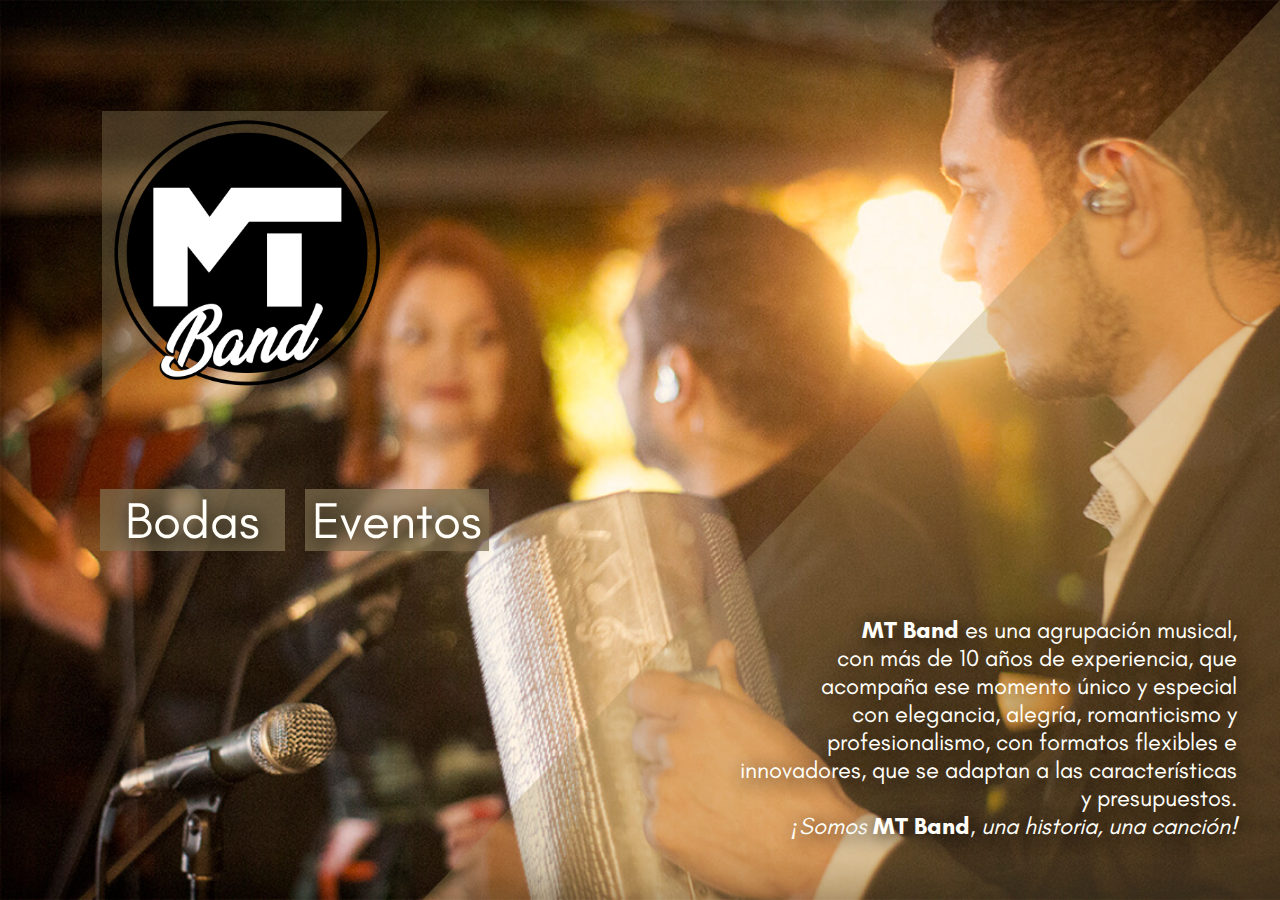
==== index.html @ 575123d6 "1 commit" ====
<html lang="en">

<head>
    <meta charset="UTF-8">
    <meta name="viewport" content="width=device-width, initial-scale=1.0">
    <title>MT Band | Home</title>
    <link rel="shortcut icon" href="img/favicon.png" type="image/x-icon">
    <link rel="stylesheet" href="styles.css">
</head>

<body>

    

    <div class="macro">
        
        
            <div class="main-container">
                <div class="logo">
                    <img class="logo-img" src="img/logo.png" alt="">
                </div>
                <div class="buttons-container">
                    <button class="home-button">
                        <a class="ind-button" href="bodas.html">Bodas</a>
                    </button>
                    <button class="home-button">
                        <a class="ind-button" href="eventos.html">Eventos</a>
                    </button>
                </div>
            </div>
    
            

                <!-- <svg height="300" width="300">
                    <polygon points="200,100 200,200 200,200" style="fill:lime;stroke:purple;stroke-width:1" />
                    Sorry, your browser does not support inline SVG.
                </svg> -->
                <div class='triangulo-grande div-triangle2'>
                    <!-- <div class='div-triangle'></div> -->
                    <!-- <div class='div-triangle2'></div> -->

                    <p class="main-description-text">
                        <span>MT Band</span> es una agrupación musical,<br> con  más de 10 años de experiencia, que acompaña ese
                        momento único y
                        especial <br>con elegancia, alegría, romanticismo y profesionalismo, con formatos flexibles e innovadores,
                        que
                        se adaptan a las características y presupuestos.<br>
                       
                        <em>¡Somos </em>
                            <span>MT Band</span>, 
                            <em>una historia, una canción! </em>
                    </p>
                </div>
                

                
            
        

        

    </div>
    
</body>

</html>
---- styles.css ----
@font-face {
    font-family: Glacial;
    src: url("font/glacial-indifference/GlacialIndifference-Regular.otf") format("opentype");
}

@font-face {
    font-family: Glacial-Italic;
    src: url("font/glacial-indifference/GlacialIndifference-Italic.otf") format("opentype");
}

@font-face {
    font-family: Glacial-Bold;
    src: url("font/glacial-indifference/GlacialIndifference-Bold.otf") format("opentype");
}

body {
    background-color: black;
    display: block;
    margin: 0;
    padding: 0;
    /* height: 100vh; */

    background-image: url(img/home.jpg);
    background-repeat: no-repeat;
    background-size: cover;
    
    /* bottom: 0; */
    /* width: 100%; */
    /* height: 100%; */
    /* overflow: clip; */
    /* border: solid 3px red; */
}

.macro {
    display: flex;
    flex-direction: row;
    justify-content: space-between;
    width: 100%;
    height: 100%;


    /* border: pink solid 5px; */


}

.main-container {
    display: flex;
    flex-direction: column;
    width: 32%;
    /* height: 100vh; */
    margin: 0 0 0% 0;;
    /* justify-content: space-around; */
    /* overflow: hidden; */
    /* border: green solid 3px; */
}

/* .logo {
    display: flex;
    justify-content: center;
    width: 50%;   
    border: 3px solid white;
} */

.logo-img {
    width: 70%;
    margin: 27% 0% 0% 25%;
    /* justify-content: center; */
    /* align-items: center;  */   
    background-image: url(img/triangle.svg);
    background-repeat: no-repeat;
    /* border: 3px solid blue; */
}


.buttons-container {

    display: flex;
    justify-content: space-around;
    margin: 18% 0 0% 22%;
    padding: 4% 0;
    width: 100%;
    /* border: red 2px solid; */
}

.home-button {
    width: 45%;
    padding: 0% 0% 0 0; 
    font-family: Glacial;
    font-size: 4vw;
    background-color: rgb(130, 114, 81, 0.7);
    border: none;

    /* border: blue 2px solid; */
}

.ind-button {  
     
    text-decoration: none;
    color: #fffef9;
    text-shadow: 2px 3px 20px #000; 
    /* border: yellow 2px solid; */
}


.home-button:hover {
    opacity: 0.5;
}

/* .text-container {
    display: flex;
    width: 30%;
    border: yellow solid 4px;
} */

/* .triangulo-grande {
    display: flex;
    position: absolute;
    text-align: right;
    width: 70%;
    margin: 0 0% 0% 30%;
    background-image: url(img/triangle2.svg);
    background-repeat: no-repeat;
    border: red solid 3px;
} */

/* .triangulo-grande {
   
    border: blue solid 23px;
  
} */

/* .div-triangle {
    width: 100vw;
    height: 100vh;
    background-color: yellow;
    opacity: 0.2;
    background-size: cover;
    background-repeat: no-repeat;
    background-position: center; 
} */

.div-triangle2 {
    display: flex;
    flex-direction: column-reverse;
    /* align-self: end; */
    width: 67%;
   /*  height: 100%; */
    background-color: rgba(167, 141, 91, 0.3);
    /* opacity: 0.3; */
    clip-path: polygon(100% 0, 0% 100%, 100% 100%);
    background-size: cover;
    /* background-repeat: no-repeat; */
    /* z-index: -1; */
    /* background-position: center;  */
    /* border: purple solid 2px; */
    /* position: absolute;
    z-index: -1; */

}

.main-description-text {
    /* display: flex; */
    /* position: sticky; */
    font-family: Glacial;
    font-size: 1.85vw;
    text-align: right;
    width: 58%;

    text-shadow: 2px 3px 20px #000;
    margin: 0% 0% 7% 37%;
    padding:  0% 0% 0% 0%;  
    color: #fffef9;
   /*  border: 4px solid blue; */
    
}


span {
    font-family: Glacial-Bold;
}


/* epa 1 //////////////////*/
@media only screen and (max-width: 1277px) {
    /* body {
        border: solid 10px green;
    } */

    .logo-img {
        width: 72%;
        margin: 23% 0% 0% 25%;       
    }
      
    .buttons-container {
        margin: 31% 0 0% 22%;
        /* padding: 4% 0;
        width: 100%; */
    }

    .main-description-text {   
        font-size: 1.9vw;
        /* width: 58%; */
        margin: 0% 0% 7% 38%;
        /* padding:  0% 0% 0% 0%;  */
    }
}

@media only screen and (max-width: 1195px) {
    /* body {
        border: solid 10px orange;
    } */

    .logo-img {
        width: 75%;
        margin: 22% 0% 0% 25%;       
    }
      
    .buttons-container {
        margin: 35% 0 0% 22%;
        /* padding: 4% 0; */
        width: 105%;
    }

    .main-description-text {   
        font-size: 1.9vw;
        line-height: 130%;
        /* width: 58%; */
        margin: 0% 0% 7.5% 38%;
        /* padding:  0% 0% 0% 0%;  */
    }
}

@media only screen and (max-width: 1118px) {
    /* body {
        border: solid 10px red;
    } */

    .logo-img {
        width: 76%;
        margin: 22% 0% 0% 22%;       
    }
      
    .buttons-container {
        margin: 40% 0 0% 20%;
        width: 112%;
      
    }

    .main-description-text {   
        font-size: 2vw;
        line-height: 130%;
        width: 60%;
        margin: 0% 0% 7% 35%;  
    }
}




@media only screen and (max-width: 1024px) {
    /* body {
        border: solid 10px rgb(200, 255, 0);
    } */

    .logo-img {
        width: 80%;
        margin: 22% 0% 0% 22%;       
    }
      
    .buttons-container {
        flex-direction: column;
        margin: 15% 0 0% 37%;
        width: 120%;
        /* align-content: space-between; */
      
    }

    .home-button {
        margin: 8% 0 0 0;
    }

    .main-description-text {   
        font-size: 2vw;
        line-height: 145%;
        width: 60%;
        margin: 0% 0% 7% 35%;  
    }

}

@media only screen and (max-width: 967px) {
    /* body {
        border: solid 10px blue;
    } */

    .logo-img {
        width: 83%;
        margin: 25% 0% 0% 22%;       
    }
      
    .buttons-container {
        flex-direction: column;
        margin: 22% 0 0% 37%;
        width: 135%;
        /* align-content: space-between; */
      
    }

    .home-button {
        margin: 9% 0 0 0;
    }

    .main-description-text {   
        font-size: 2vw;
        line-height: 150%;
        width: 60%;
        margin: 0% 0% 7% 35%;  
    }
    

}

@media only screen and (max-width: 900px) {
    /* body {
        border: solid 10px red;
    } */

    .logo-img {
        width: 90%;
        margin: 25% 0% 0% 22%;       
    }
      
    .buttons-container {
        flex-direction: column;
        margin: 22% 0 0% 37%;
        width: 145%;
        /* align-content: space-between; */
      
    }

    .home-button {
        margin: 9% 0 0 0;
    }

    .main-description-text {   
        font-size: 2.1vw;
        line-height: 150%;
        width: 62%;
        margin: 0% 0% 7% 34%;  
    }
}


@media only screen and (max-width: 855px) {
    /* body {
        border: solid 10px yellow;
    } */

    .main-description-text {   
        font-size: 2.1vw;
        line-height: 150%;
        width: 62%;
        margin: 0% 0% 11% 34%;  
    }

    .buttons-container {
        margin: 35% 0 0% 37%;
        width: 145%;
       
      
    }
}

@media only screen and (max-width: 798px) {
    /* body {
        border: solid 10px blue;
    } */

    .logo-img {
        width: 100%;
        margin: 25% 0% 0% 22%;       
    }

    .main-description-text {   
        font-size: 2.2vw;
        line-height: 150%;
        width: 65%;
        margin: 0% 0% 8% 30%;  
    }

    .buttons-container {
        margin: 35% 0 0% 37%;
        width: 145%;
       
      
    }
}


@media only screen and (max-width: 768px) {
   /*  body {
        border: solid 10px rgb(0, 238, 255);
    } */

    .logo-img {
        width: 100%;
        margin: 25% 0% 0% 22%;       
    }

    .main-description-text {   
        font-size: 2.2vw;
        line-height: 175%;
        width: 45%;
        margin: 0% 0% 12% 45%;  
    }

    .buttons-container {
        /* position: relative; */
        margin: 9% 0 0% 22%;
        width: 145%;
    }


    .div-triangle2 {
        position: absolute;
        z-index: -2;
        width: 100%;
        height: 100vh;
        /* clip-path: none; */
        /* background-color: transparent; */
    }
}

@media only screen and (max-width: 728px) {
   /*  body {
        border: solid 10px yellow;
    } */

    .logo-img {
        width: 108%;
        margin: 25% 0% 0% 22%;       
    }

    .buttons-container {
        /* position: relative; */
        margin: 20% 0 0% 22%;
        width: 145%;
    }
    .main-description-text {   
        font-size: 2.4vw;
        line-height: 175%;
        width: 47%;
        margin: 0% 0% 12% 45%;  
    }
}

@media only screen and (max-width: 682px) {
   /*  body {
        border: solid 10px blue;
    } */

    .logo-img {
        width: 115%;
        margin: 25% 0% 0% 22%;       
    }

    .buttons-container {
        /* position: relative; */
        margin: 25% 0 0% 22%;
        width: 145%;
    }
    .main-description-text {   
        font-size: 2.4vw;
        line-height: 175%;
        width: 47%;
        margin: 0% 0% 12% 45%;  
    }
}

@media only screen and (max-width: 655px) {
   /*  body {
        border: grey 15px solid;
    } */

    .logo-img {
        width: 130%;
        margin: 25% 0% 0% 25%;       
    }

    .buttons-container {
        /* position: relative; */
        
        margin: 0% 0 0% 25%;
        width: 148%;
    }

    .home-button {
        width: 45%;
        padding: 0.5% 0%; 
       
        font-size: 5vw;
    
        /* border: blue 2px solid; */
    }
    .main-description-text {   
        font-size: 2.8vw;
        line-height: 175%;
        width: 55%;
        margin: 0% 0% 10% 37%;  
    }
}

@media only screen and (max-width: 517px) {
    /* body {
        border: green 15px solid;
    } */

    .logo-img {
        width: 135%;
        margin: 30% 0% 0% 30%;       
    }

    .buttons-container {
        /* position: relative; */
        
        margin: 19% 0 0% 30%;
        width: 158%;
    }

    .home-button {
        width: 45%;
        padding: 0.5% 0%;
        font-size: 5vw;
    
        /* border: blue 2px solid; */
    }
    .main-description-text {   
        font-size: 2.8vw;
        line-height: 175%;
        width: 55%;
        margin: 0% 0% 18% 35%;  
    }
}

@media only screen and (max-width: 408px) {
    /* body {
        border: yellow 15px solid;
    } */

    .logo-img {
        width: 140%;
        margin: 30% 0% 0% 30%;       
    }

    .buttons-container {
        /* position: relative; */
        
        margin: 80% 0 0% 30%;
        width: 158%;
    }

    .home-button {
        width: 45%;
        padding: 0.5% 0%;
        font-size: 5vw;
    
        /* border: blue 2px solid; */
    }
    .main-description-text {   
        font-size: 2.8vw;
        line-height: 175%;
        width: 55%;
        margin: 0% 0% 18% 32%;  
    }
}

@media only screen and (max-width: 368px) {
    body {
        border: none;
    }

    .logo-img {
        width: 140%;
        margin: 30% 0% 0% 30%;       
    }

    .buttons-container {
        /* position: relative; */
        
        margin: 75% 0 0% 30%;
        width: 158%;
    }

    .home-button {
        width: 45%;
        padding: 0.5% 0%;
        font-size: 5vw;
    
        /* border: blue 2px solid; */
    }
    .main-description-text {   
        font-size: 3vw;
        line-height: 210%;
        width: 58%;
        margin: 0% 0% 18% 38%;  
    }
}
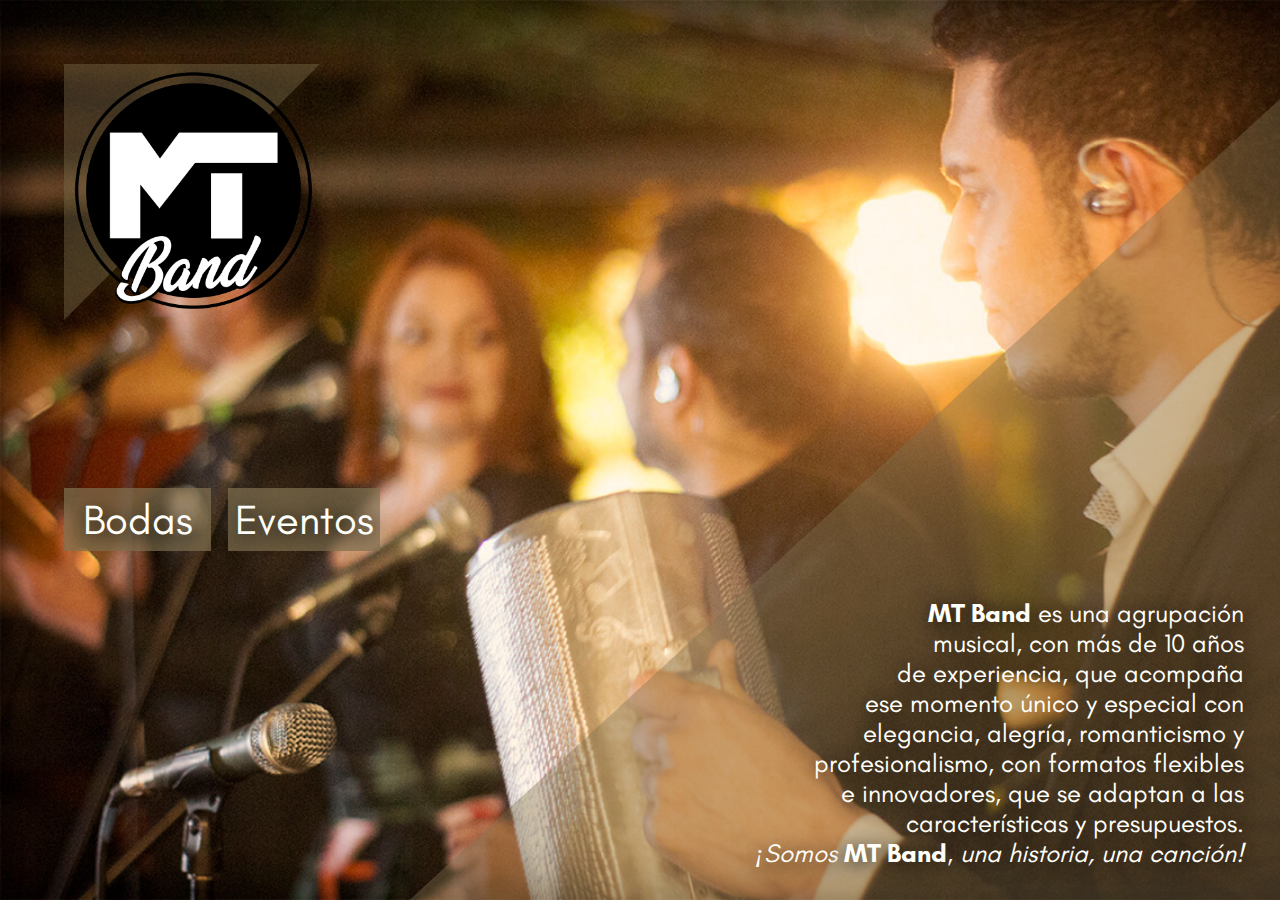
==== commit 2fda7f15: "1er respon gral home" ====
--- a/index.html
+++ b/index.html
@@ -9,58 +9,37 @@
 </head>
 
 <body>
+    <main class='macro'>
+        <div class="logo-y-botones-cnt">
+            <img class="logo-img" src="img/logo.png" alt="">
+        
 
-    
+            <div class="buttons-container">
+                <button class="home-button">
+                    <a class="button-link" href="bodas.html">Bodas</a>
+                </button>
+                <button class="home-button">
+                    <a class="button-link" href="eventos.html">Eventos</a>
+                </button>
+            </div>
+        </div>
 
-    <div class="macro">
-        
-        
-            <div class="main-container">
-                <div class="logo">
-                    <img class="logo-img" src="img/logo.png" alt="">
-                </div>
-                <div class="buttons-container">
-                    <button class="home-button">
-                        <a class="ind-button" href="bodas.html">Bodas</a>
-                    </button>
-                    <button class="home-button">
-                        <a class="ind-button" href="eventos.html">Eventos</a>
-                    </button>
-                </div>
-            </div>
-    
-            
 
-                <!-- <svg height="300" width="300">
-                    <polygon points="200,100 200,200 200,200" style="fill:lime;stroke:purple;stroke-width:1" />
-                    Sorry, your browser does not support inline SVG.
-                </svg> -->
-                <div class='triangulo-grande div-triangle2'>
-                    <!-- <div class='div-triangle'></div> -->
-                    <!-- <div class='div-triangle2'></div> -->
 
-                    <p class="main-description-text">
-                        <span>MT Band</span> es una agrupación musical,<br> con  más de 10 años de experiencia, que acompaña ese
-                        momento único y
-                        especial <br>con elegancia, alegría, romanticismo y profesionalismo, con formatos flexibles e innovadores,
-                        que
-                        se adaptan a las características y presupuestos.<br>
-                       
-                        <em>¡Somos </em>
-                            <span>MT Band</span>, 
-                            <em>una historia, una canción! </em>
-                    </p>
-                </div>
-                
+        <div class='triangulo-grande-cnt'>
+            <p class="main-description-text">
+                <strong>MT Band</strong> es una agrupación<br> musical, con  más de 10 años <br>de experiencia, que acompaña <br>ese momento único y especial con<br> elegancia, alegría, romanticismo y profesionalismo, con formatos flexibles<br> e innovadores,
+                que se adaptan a las características y presupuestos.<br>                      
+                <em>¡Somos </em>
+                <strong>MT Band</strong>, 
+                <em>una historia, una canción! </em>
+            </p>
+        </div>
 
-                
             
         
-
-        
-
-    </div>
-    
+    </main>
+          
 </body>
 
 </html>--- a/styles.css
+++ b/styles.css
@@ -14,595 +14,285 @@
 }
 
 body {
-    background-color: black;
-    display: block;
-    margin: 0;
-    padding: 0;
-    /* height: 100vh; */
-
+    box-sizing: border-box;
     background-image: url(img/home.jpg);
     background-repeat: no-repeat;
     background-size: cover;
+    margin: 0%;
+}
+
+strong {
+    font-family: Glacial-Bold;
+}
+.macro {
+    position: relative;
+    margin: 0%;
+    height: 100vh;
+    /* border: red solid 2px; */
+}
+
+.logo-y-botones-cnt {
+    /* border: yellow solid 2px; */
+    width: 52%;
     
-    /* bottom: 0; */
-    /* width: 100%; */
-    /* height: 100%; */
-    /* overflow: clip; */
-    /* border: solid 3px red; */
-}
-
-.macro {
-    display: flex;
-    flex-direction: row;
-    justify-content: space-between;
-    width: 100%;
-    height: 100%;
-
-
-    /* border: pink solid 5px; */
-
-
-}
-
-.main-container {
+}
+.logo-img {
+    width: 100%; 
+    margin: 25% 0% 0% 25%;  
+    background-image: url(img/triangle.svg);
+    background-repeat: no-repeat;
+    /* border: grey solid 2px; */
+}
+
+.buttons-container {
     display: flex;
     flex-direction: column;
-    width: 32%;
-    /* height: 100vh; */
-    margin: 0 0 0% 0;;
-    /* justify-content: space-around; */
-    /* overflow: hidden; */
-    /* border: green solid 3px; */
-}
-
-/* .logo {
-    display: flex;
-    justify-content: center;
-    width: 50%;   
-    border: 3px solid white;
-} */
-
-.logo-img {
-    width: 70%;
-    margin: 27% 0% 0% 25%;
-    /* justify-content: center; */
-    /* align-items: center;  */   
-    background-image: url(img/triangle.svg);
-    background-repeat: no-repeat;
-    /* border: 3px solid blue; */
-}
-
-
-.buttons-container {
-
-    display: flex;
-    justify-content: space-around;
-    margin: 18% 0 0% 22%;
-    padding: 4% 0;
+    margin: 28% 0 0% 25%;
+    width: 50%;
+    /* border: red 2px solid;  */
+}
+
+.home-button {
     width: 100%;
-    /* border: red 2px solid; */
-}
-
-.home-button {
-    width: 45%;
-    padding: 0% 0% 0 0; 
+    padding: 4% 0; 
     font-family: Glacial;
-    font-size: 4vw;
+    font-size: 7vw;
     background-color: rgb(130, 114, 81, 0.7);
     border: none;
-
+    margin: 20% 0 0 0;
     /* border: blue 2px solid; */
 }
 
-.ind-button {  
-     
+.button-link {  
     text-decoration: none;
     color: #fffef9;
     text-shadow: 2px 3px 20px #000; 
     /* border: yellow 2px solid; */
 }
 
-
 .home-button:hover {
     opacity: 0.5;
 }
 
-/* .text-container {
-    display: flex;
-    width: 30%;
-    border: yellow solid 4px;
-} */
-
-/* .triangulo-grande {
-    display: flex;
+.triangulo-grande-cnt {
     position: absolute;
+    z-index: -1;
+    width: 100%;
+    margin: 0;
+    top: 0%;
+    right: 0%;
+    bottom: 0%;
+    background-image: url(img/triangle3.svg);
+    /* background-color: rgba(167, 141, 91, 0.3);
+    clip-path: polygon(100% 0, 0% 100%, 100% 100%); */
+    background-repeat: no-repeat;
+    background-size: cover;
+
+    /* border: blue solid 7px; */
+}
+
+.main-description-text{
+    font-family: Glacial;
+    font-size: 3.8vw;
+    text-shadow: 2px 3px 20px #000; 
+    color: #fffef9;
+    width: 76%;
+
+    position: absolute;
+    bottom: 0;
+    right: 0;
     text-align: right;
-    width: 70%;
-    margin: 0 0% 0% 30%;
-    background-image: url(img/triangle2.svg);
-    background-repeat: no-repeat;
-    border: red solid 3px;
-} */
-
-/* .triangulo-grande {
-   
-    border: blue solid 23px;
-  
-} */
-
-/* .div-triangle {
-    width: 100vw;
-    height: 100vh;
-    background-color: yellow;
-    opacity: 0.2;
-    background-size: cover;
-    background-repeat: no-repeat;
-    background-position: center; 
-} */
-
-.div-triangle2 {
-    display: flex;
-    flex-direction: column-reverse;
-    /* align-self: end; */
-    width: 67%;
-   /*  height: 100%; */
-    background-color: rgba(167, 141, 91, 0.3);
-    /* opacity: 0.3; */
-    clip-path: polygon(100% 0, 0% 100%, 100% 100%);
-    background-size: cover;
-    /* background-repeat: no-repeat; */
-    /* z-index: -1; */
-    /* background-position: center;  */
-    /* border: purple solid 2px; */
-    /* position: absolute;
-    z-index: -1; */
-
-}
-
-.main-description-text {
-    /* display: flex; */
-    /* position: sticky; */
-    font-family: Glacial;
-    font-size: 1.85vw;
-    text-align: right;
-    width: 58%;
-
-    text-shadow: 2px 3px 20px #000;
-    margin: 0% 0% 7% 37%;
-    padding:  0% 0% 0% 0%;  
-    color: #fffef9;
-   /*  border: 4px solid blue; */
-    
-}
-
-
-span {
-    font-family: Glacial-Bold;
-}
-
-
-/* epa 1 //////////////////*/
-@media only screen and (max-width: 1277px) {
-    /* body {
-        border: solid 10px green;
+    margin: 0 3.5% 7.5% 0;
+    /* border: green solid 2px; */
+
+}
+
+@media only screen and (min-width: 350px) {  
+    .logo-y-botones-cnt {
+        width: 45%;       
+    }
+    .buttons-container {
+        margin: 30% 0 0% 25%;
+        width: 60%;
+    }
+}
+
+@media only screen and (min-width: 400px) {  
+    .logo-y-botones-cnt {
+        width: 40%;       
+    }
+    .buttons-container {
+        margin: 26% 0 0% 25%;
+        width: 65%;
+    }
+    .home-button {
+        font-size: 6.5vw;
+    }
+}
+
+@media only screen and (min-width: 440px) {  
+    .logo-y-botones-cnt {
+        width: 37%;       
+    }
+    .buttons-container {
+        margin: 24% 0 0% 25%;
+        width: 65%;
+    }
+    .home-button {
+        font-size: 6vw;
+    }
+}
+
+@media only screen and (min-width: 483px) {  
+    .logo-y-botones-cnt {
+        width: 35%;       
+    }
+    .buttons-container {
+        margin: 30% 0 0% 25%;
+        width: 63%;
+    }
+    .home-button {
+        font-size: 160%;
+    }
+    .triangulo-grande-cnt {
+        width: 92%;
+        margin: 5% 0 0 0;
+    }
+    .main-description-text{
+        font-size: 3.5vw;
+        width: 76%;
+        margin: 0 3.5% 7.5% 0;
+    }
+}
+
+@media only screen and (min-width: 542px) {  
+    .logo-y-botones-cnt {
+        width: 23%;       
+    }
+    .buttons-container {
+        margin: 20% 0 0% 25%;
+        width: 63%;
+    }
+    .home-button {
+        font-size: 123%;
+        width: 105%;
+    }
+    .triangulo-grande-cnt {
+        width: 100%;
+        /* margin: 0% 0 0 0; */
+        background-image: none;
+        background-color: rgba(130, 114, 81, 0.4);
+        clip-path: polygon(100% 0%, 25% 100%, 100% 100%);
+    }
+    .main-description-text{
+        font-size: 85%;
+        width: 47%;
+        margin: 0 3.5% 3% 0;
+    }
+}
+
+@media only screen and (min-width: 661px) {  
+    .logo-y-botones-cnt {
+        width: 40%;       
+    }
+    .buttons-container {
+        margin: 30% 0 0% 25%;
+
+    }
+    .home-button {
+        font-size: 250%;
+        width: 105%;
+    }
+    .triangulo-grande-cnt {
+        margin: 0% 0 0 0;
+        clip-path: polygon(100% 11%, 15% 100%, 100% 100%);
+    }
+    .main-description-text{
+        font-size: 3.6vw;
+        width: 75%;
+        margin: 0 3.5% 7.5% 0;
+    }
+}
+
+@media only screen and (min-width: 1024px) {  
+    .logo-y-botones-cnt {
+        width: 26%;       
+    }
+    .home-button {
+        font-size: 270%;
+        /* width: 105%; */
+    }
+    .triangulo-grande-cnt {
+        width: 80%;
+    }
+    .main-description-text{
+        font-size: 2.35vw;
+        width: 58%;
+        margin: 0 3.5% 3% 0;
+    }
+}
+
+@media only screen and (min-width: 1074px) {  
+    .logo-y-botones-cnt {
+        width: 20%;       
+    }
+    .buttons-container {
+        flex-direction: row;
+        margin: 65% 0 0% 25%;
+        width: 130%;
+    }
+    .home-button {
+        font-size: 260%;
+        margin: 0 5% 0 0;
+        width: 130%;
+        padding: 2% 2%;
+    }
+ /*    .triangulo-grande-cnt {
+        width: 80%;
     } */
-
-    .logo-img {
-        width: 72%;
-        margin: 23% 0% 0% 25%;       
-    }
-      
-    .buttons-container {
-        margin: 31% 0 0% 22%;
-        /* padding: 4% 0;
-        width: 100%; */
-    }
-
-    .main-description-text {   
-        font-size: 1.9vw;
-        /* width: 58%; */
-        margin: 0% 0% 7% 38%;
-        /* padding:  0% 0% 0% 0%;  */
-    }
-}
-
-@media only screen and (max-width: 1195px) {
-    /* body {
-        border: solid 10px orange;
-    } */
-
-    .logo-img {
-        width: 75%;
-        margin: 22% 0% 0% 25%;       
-    }
-      
-    .buttons-container {
-        margin: 35% 0 0% 22%;
-        /* padding: 4% 0; */
-        width: 105%;
-    }
-
-    .main-description-text {   
-        font-size: 1.9vw;
-        line-height: 130%;
-        /* width: 58%; */
-        margin: 0% 0% 7.5% 38%;
-        /* padding:  0% 0% 0% 0%;  */
-    }
-}
-
-@media only screen and (max-width: 1118px) {
-    /* body {
-        border: solid 10px red;
-    } */
-
-    .logo-img {
-        width: 76%;
-        margin: 22% 0% 0% 22%;       
-    }
-      
-    .buttons-container {
-        margin: 40% 0 0% 20%;
-        width: 112%;
-      
-    }
-
-    .main-description-text {   
+    .main-description-text{
         font-size: 2vw;
-        line-height: 130%;
-        width: 60%;
-        margin: 0% 0% 7% 35%;  
-    }
-}
-
-
-
-
-@media only screen and (max-width: 1024px) {
-    /* body {
-        border: solid 10px rgb(200, 255, 0);
-    } */
-
-    .logo-img {
-        width: 80%;
-        margin: 22% 0% 0% 22%;       
-    }
-      
-    .buttons-container {
-        flex-direction: column;
-        margin: 15% 0 0% 37%;
+        width: 53%;
+        margin: 0 3.5% 3% 0;
+    }
+}
+
+/* @media only screen and (min-width: 790px) {  
+    .logo-y-botones-cnt {
+        width: 28%;       
+    }
+    .buttons-container {
+        flex-direction: row;
+        margin: 50% 0 0% 25%;
+        width: 140%;
+    }
+    .home-button {
+        margin: 0 10% 0 0;
+        padding: 2% 0;
+    }
+    .triangulo-grande-cnt {
+        width: 70%;
+    }
+    .main-description-text{
+        width: 67%;
+        font-size: 2.4vw;
+    }
+}
+
+@media only screen and (min-width: 876px) {  
+    .logo-y-botones-cnt {
+        width: 26%;       
+    }
+    .buttons-container {
         width: 120%;
-        /* align-content: space-between; */
-      
-    }
-
-    .home-button {
-        margin: 8% 0 0 0;
-    }
-
-    .main-description-text {   
-        font-size: 2vw;
-        line-height: 145%;
-        width: 60%;
-        margin: 0% 0% 7% 35%;  
-    }
-
-}
-
-@media only screen and (max-width: 967px) {
-    /* body {
-        border: solid 10px blue;
-    } */
-
-    .logo-img {
-        width: 83%;
-        margin: 25% 0% 0% 22%;       
-    }
-      
-    .buttons-container {
-        flex-direction: column;
-        margin: 22% 0 0% 37%;
-        width: 135%;
-        /* align-content: space-between; */
-      
-    }
-
-    .home-button {
-        margin: 9% 0 0 0;
-    }
-
-    .main-description-text {   
-        font-size: 2vw;
-        line-height: 150%;
-        width: 60%;
-        margin: 0% 0% 7% 35%;  
-    }
-    
-
-}
-
-@media only screen and (max-width: 900px) {
-    /* body {
-        border: solid 10px red;
-    } */
-
-    .logo-img {
-        width: 90%;
-        margin: 25% 0% 0% 22%;       
-    }
-      
-    .buttons-container {
-        flex-direction: column;
-        margin: 22% 0 0% 37%;
-        width: 145%;
-        /* align-content: space-between; */
-      
-    }
-
-    .home-button {
-        margin: 9% 0 0 0;
-    }
-
-    .main-description-text {   
-        font-size: 2.1vw;
-        line-height: 150%;
-        width: 62%;
-        margin: 0% 0% 7% 34%;  
-    }
-}
-
-
-@media only screen and (max-width: 855px) {
-    /* body {
-        border: solid 10px yellow;
-    } */
-
-    .main-description-text {   
-        font-size: 2.1vw;
-        line-height: 150%;
-        width: 62%;
-        margin: 0% 0% 11% 34%;  
-    }
-
-    .buttons-container {
-        margin: 35% 0 0% 37%;
-        width: 145%;
-       
-      
-    }
-}
-
-@media only screen and (max-width: 798px) {
-    /* body {
-        border: solid 10px blue;
-    } */
-
-    .logo-img {
-        width: 100%;
-        margin: 25% 0% 0% 22%;       
-    }
-
-    .main-description-text {   
-        font-size: 2.2vw;
-        line-height: 150%;
-        width: 65%;
-        margin: 0% 0% 8% 30%;  
-    }
-
-    .buttons-container {
-        margin: 35% 0 0% 37%;
-        width: 145%;
-       
-      
-    }
-}
-
-
-@media only screen and (max-width: 768px) {
-   /*  body {
-        border: solid 10px rgb(0, 238, 255);
-    } */
-
-    .logo-img {
-        width: 100%;
-        margin: 25% 0% 0% 22%;       
-    }
-
-    .main-description-text {   
-        font-size: 2.2vw;
-        line-height: 175%;
-        width: 45%;
-        margin: 0% 0% 12% 45%;  
-    }
-
-    .buttons-container {
-        /* position: relative; */
-        margin: 9% 0 0% 22%;
-        width: 145%;
-    }
-
-
-    .div-triangle2 {
-        position: absolute;
-        z-index: -2;
-        width: 100%;
-        height: 100vh;
-        /* clip-path: none; */
-        /* background-color: transparent; */
-    }
-}
-
-@media only screen and (max-width: 728px) {
-   /*  body {
-        border: solid 10px yellow;
-    } */
-
-    .logo-img {
-        width: 108%;
-        margin: 25% 0% 0% 22%;       
-    }
-
-    .buttons-container {
-        /* position: relative; */
-        margin: 20% 0 0% 22%;
-        width: 145%;
-    }
-    .main-description-text {   
-        font-size: 2.4vw;
-        line-height: 175%;
-        width: 47%;
-        margin: 0% 0% 12% 45%;  
-    }
-}
-
-@media only screen and (max-width: 682px) {
-   /*  body {
-        border: solid 10px blue;
-    } */
-
-    .logo-img {
-        width: 115%;
-        margin: 25% 0% 0% 22%;       
-    }
-
-    .buttons-container {
-        /* position: relative; */
-        margin: 25% 0 0% 22%;
-        width: 145%;
-    }
-    .main-description-text {   
-        font-size: 2.4vw;
-        line-height: 175%;
-        width: 47%;
-        margin: 0% 0% 12% 45%;  
-    }
-}
-
-@media only screen and (max-width: 655px) {
-   /*  body {
-        border: grey 15px solid;
-    } */
-
-    .logo-img {
-        width: 130%;
-        margin: 25% 0% 0% 25%;       
-    }
-
-    .buttons-container {
-        /* position: relative; */
-        
-        margin: 0% 0 0% 25%;
-        width: 148%;
-    }
-
-    .home-button {
-        width: 45%;
-        padding: 0.5% 0%; 
-       
-        font-size: 5vw;
-    
-        /* border: blue 2px solid; */
-    }
-    .main-description-text {   
-        font-size: 2.8vw;
-        line-height: 175%;
-        width: 55%;
-        margin: 0% 0% 10% 37%;  
-    }
-}
-
-@media only screen and (max-width: 517px) {
-    /* body {
-        border: green 15px solid;
-    } */
-
-    .logo-img {
-        width: 135%;
-        margin: 30% 0% 0% 30%;       
-    }
-
-    .buttons-container {
-        /* position: relative; */
-        
-        margin: 19% 0 0% 30%;
-        width: 158%;
-    }
-
-    .home-button {
-        width: 45%;
-        padding: 0.5% 0%;
-        font-size: 5vw;
-    
-        /* border: blue 2px solid; */
-    }
-    .main-description-text {   
-        font-size: 2.8vw;
-        line-height: 175%;
-        width: 55%;
-        margin: 0% 0% 18% 35%;  
-    }
-}
-
-@media only screen and (max-width: 408px) {
-    /* body {
-        border: yellow 15px solid;
-    } */
-
-    .logo-img {
-        width: 140%;
-        margin: 30% 0% 0% 30%;       
-    }
-
-    .buttons-container {
-        /* position: relative; */
-        
-        margin: 80% 0 0% 30%;
-        width: 158%;
-    }
-
-    .home-button {
-        width: 45%;
-        padding: 0.5% 0%;
-        font-size: 5vw;
-    
-        /* border: blue 2px solid; */
-    }
-    .main-description-text {   
-        font-size: 2.8vw;
-        line-height: 175%;
-        width: 55%;
-        margin: 0% 0% 18% 32%;  
-    }
-}
-
-@media only screen and (max-width: 368px) {
-    body {
-        border: none;
-    }
-
-    .logo-img {
-        width: 140%;
-        margin: 30% 0% 0% 30%;       
-    }
-
-    .buttons-container {
-        /* position: relative; */
-        
-        margin: 75% 0 0% 30%;
-        width: 158%;
-    }
-
-    .home-button {
-        width: 45%;
-        padding: 0.5% 0%;
-        font-size: 5vw;
-    
-        /* border: blue 2px solid; */
-    }
-    .main-description-text {   
-        font-size: 3vw;
-        line-height: 210%;
-        width: 58%;
-        margin: 0% 0% 18% 38%;  
-    }
-}+    }
+    .home-button {
+        font-size: 170%;
+    }
+    .triangulo-grande-cnt {
+        width: 70%;
+    }
+    .main-description-text{
+        font-size: 2.3vw;
+    }
+} */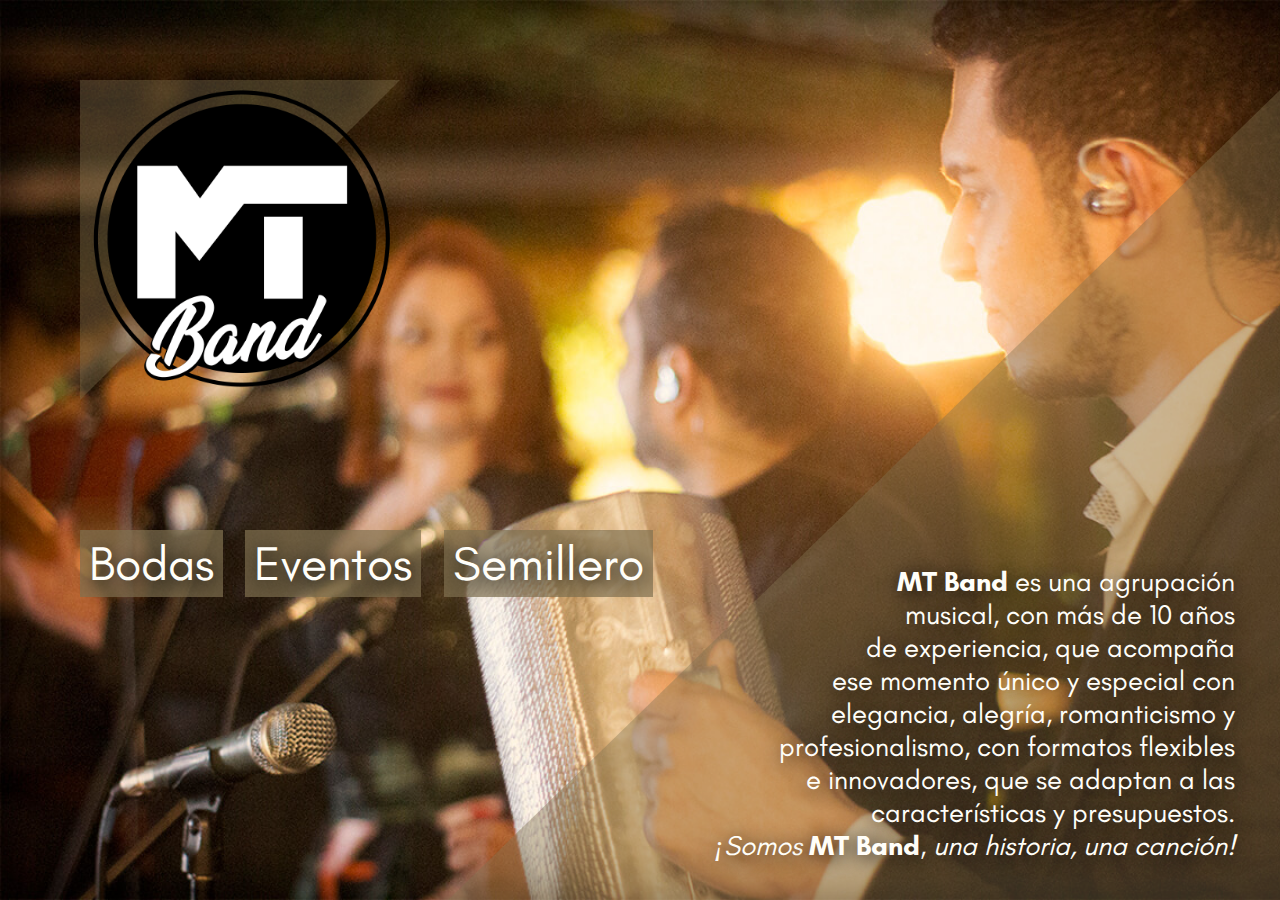
==== commit 6ac81daa: "trabajo sab 12" ====
--- a/index.html
+++ b/index.html
@@ -21,6 +21,9 @@
                 <button class="home-button">
                     <a class="button-link" href="eventos.html">Eventos</a>
                 </button>
+                <button class="home-button">
+                    <a class="button-link">Semillero</a>
+                </button>
             </div>
         </div>
 
@@ -34,10 +37,7 @@
                 <strong>MT Band</strong>, 
                 <em>una historia, una canción! </em>
             </p>
-        </div>
-
-            
-        
+        </div>       
     </main>
           
 </body>
--- a/styles.css
+++ b/styles.css
@@ -32,7 +32,6 @@
 }
 
 .logo-y-botones-cnt {
-    /* border: yellow solid 2px; */
     width: 52%;
     
 }
@@ -41,15 +40,13 @@
     margin: 25% 0% 0% 25%;  
     background-image: url(img/triangle.svg);
     background-repeat: no-repeat;
-    /* border: grey solid 2px; */
 }
 
 .buttons-container {
     display: flex;
     flex-direction: column;
-    margin: 28% 0 0% 25%;
-    width: 50%;
-    /* border: red 2px solid;  */
+    margin: 23% 0 0% 25%;
+    width: 58%;
 }
 
 .home-button {
@@ -59,15 +56,13 @@
     font-size: 7vw;
     background-color: rgb(130, 114, 81, 0.7);
     border: none;
-    margin: 20% 0 0 0;
-    /* border: blue 2px solid; */
+    margin: 10% 0 0 0;
 }
 
 .button-link {  
     text-decoration: none;
     color: #fffef9;
     text-shadow: 2px 3px 20px #000; 
-    /* border: yellow 2px solid; */
 }
 
 .home-button:hover {
@@ -87,8 +82,6 @@
     clip-path: polygon(100% 0, 0% 100%, 100% 100%); */
     background-repeat: no-repeat;
     background-size: cover;
-
-    /* border: blue solid 7px; */
 }
 
 .main-description-text{
@@ -103,8 +96,6 @@
     right: 0;
     text-align: right;
     margin: 0 3.5% 7.5% 0;
-    /* border: green solid 2px; */
-
 }
 
 @media only screen and (min-width: 350px) {  
@@ -113,7 +104,7 @@
     }
     .buttons-container {
         margin: 30% 0 0% 25%;
-        width: 60%;
+        width: 68%;
     }
 }
 
@@ -123,13 +114,14 @@
     }
     .buttons-container {
         margin: 26% 0 0% 25%;
-        width: 65%;
+        width: 75%;
     }
     .home-button {
         font-size: 6.5vw;
     }
 }
 
+/* no sé a qué dispositivo corresponde */
 @media only screen and (min-width: 440px) {  
     .logo-y-botones-cnt {
         width: 37%;       
@@ -179,7 +171,6 @@
     }
     .triangulo-grande-cnt {
         width: 100%;
-        /* margin: 0% 0 0 0; */
         background-image: none;
         background-color: rgba(130, 114, 81, 0.4);
         clip-path: polygon(100% 0%, 25% 100%, 100% 100%);
@@ -192,107 +183,90 @@
 }
 
 @media only screen and (min-width: 661px) {  
+    /* .logo-y-botones-cnt {
+        width: 23%;      
+    } */
+    .buttons-container {
+        margin: 20% 0 0% 25%;
+
+    }
+    .home-button {
+        width: 105%;
+    }
+    .triangulo-grande-cnt {
+        margin: 0% 0 0 0;
+        clip-path: polygon(100% 11%, 35% 100%, 100% 100%);
+    }
+    .main-description-text{
+        font-size: 87%;
+        width: 36.5%;
+    }
+}
+
+@media only screen and (min-width: 760px) {  
     .logo-y-botones-cnt {
         width: 40%;       
     }
-    .buttons-container {
-        margin: 30% 0 0% 25%;
-
-    }
-    .home-button {
-        font-size: 250%;
-        width: 105%;
-    }
-    .triangulo-grande-cnt {
-        margin: 0% 0 0 0;
-        clip-path: polygon(100% 11%, 15% 100%, 100% 100%);
-    }
-    .main-description-text{
-        font-size: 3.6vw;
+    .home-button {
+        font-size: 270%;
+    }
+    .triangulo-grande-cnt {
+        width:100%;
+        clip-path: polygon(100% 30%, 15% 100%, 100% 100%);
+    }
+    .main-description-text{
+        font-size: 170%;
+        width: 70%;
+        margin: 0 3.5% 3.5% 0;
+    }
+}
+
+@media only screen and (min-width: 1024px) {  
+    .logo-y-botones-cnt {
+        width: 30%;       
+    }
+    .buttons-container {
+        /* flex-direction: row; */
+        margin: 45% 0 0% 25%;
+        width: 120%;
+    }
+    .home-button {
+        font-size: 300%;
+        margin: 10% 0 0 0;
+        width: 60%;
+        padding: 2% 2%;
+    }
+    .triangulo-grande-cnt {
+        clip-path: polygon(100% 10%, 10% 100%, 100% 100%);
+    }
+    .main-description-text{
+        font-size: 240%;
         width: 75%;
-        margin: 0 3.5% 7.5% 0;
-    }
-}
-
-@media only screen and (min-width: 1024px) {  
-    .logo-y-botones-cnt {
-        width: 26%;       
-    }
-    .home-button {
-        font-size: 270%;
-        /* width: 105%; */
-    }
-    .triangulo-grande-cnt {
-        width: 80%;
-    }
-    .main-description-text{
-        font-size: 2.35vw;
-        width: 58%;
         margin: 0 3.5% 3% 0;
     }
 }
 
-@media only screen and (min-width: 1074px) {  
-    .logo-y-botones-cnt {
-        width: 20%;       
+@media only screen and (min-width: 1280px) {  
+    .logo-y-botones-cnt {
+        width: 25%;       
     }
     .buttons-container {
         flex-direction: row;
-        margin: 65% 0 0% 25%;
-        width: 130%;
-    }
-    .home-button {
-        font-size: 260%;
+        margin: 40% 0 0% 25%;
+        width: 140%;
+    }
+    .home-button {
+        font-size: 300%;
         margin: 0 5% 0 0;
-        width: 130%;
-        padding: 2% 2%;
-    }
- /*    .triangulo-grande-cnt {
-        width: 80%;
-    } */
-    .main-description-text{
-        font-size: 2vw;
-        width: 53%;
-        margin: 0 3.5% 3% 0;
-    }
-}
-
-/* @media only screen and (min-width: 790px) {  
-    .logo-y-botones-cnt {
-        width: 28%;       
-    }
-    .buttons-container {
-        flex-direction: row;
-        margin: 50% 0 0% 25%;
-        width: 140%;
-    }
-    .home-button {
-        margin: 0 10% 0 0;
-        padding: 2% 0;
-    }
-    .triangulo-grande-cnt {
-        width: 70%;
-    }
-    .main-description-text{
-        width: 67%;
-        font-size: 2.4vw;
-    }
-}
-
-@media only screen and (min-width: 876px) {  
-    .logo-y-botones-cnt {
-        width: 26%;       
-    }
-    .buttons-container {
-        width: 120%;
-    }
-    .home-button {
-        font-size: 170%;
-    }
-    .triangulo-grande-cnt {
-        width: 70%;
-    }
-    .main-description-text{
-        font-size: 2.3vw;
-    }
-} */+        width: 60%;
+        padding: 1% 2%;
+    }
+    .triangulo-grande-cnt {
+        clip-path: polygon(100% 10%, 35% 100%, 100% 100%);
+    }
+    .main-description-text{
+        font-size: 172%;
+        width: 45%;
+        /* margin: 0 3.5% 3% 0; */
+    }
+}
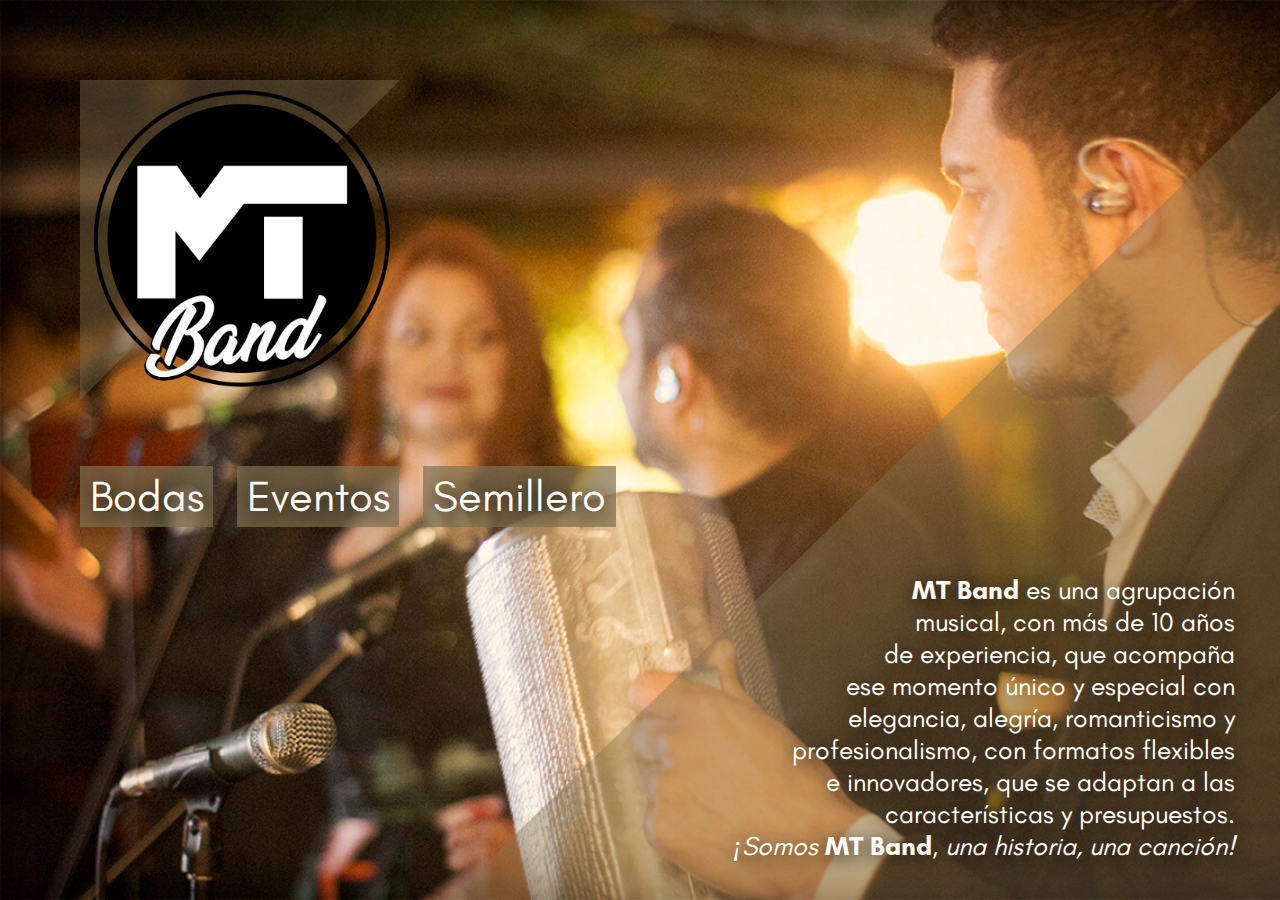
==== commit 0ce7a592: "retocamos home responsive" ====
--- a/index.html
+++ b/index.html
@@ -4,6 +4,7 @@
     <meta charset="UTF-8">
     <meta name="viewport" content="width=device-width, initial-scale=1.0">
     <title>MT Band | Home</title>
+    <meta http-equiv="ScreenOrientation" content="autoRotate:disabled">
     <link rel="shortcut icon" href="img/favicon.png" type="image/x-icon">
     <link rel="stylesheet" href="styles.css">
 </head>
@@ -27,8 +28,6 @@
             </div>
         </div>
 
-
-
         <div class='triangulo-grande-cnt'>
             <p class="main-description-text">
                 <strong>MT Band</strong> es una agrupación<br> musical, con  más de 10 años <br>de experiencia, que acompaña <br>ese momento único y especial con<br> elegancia, alegría, romanticismo y profesionalismo, con formatos flexibles<br> e innovadores,
--- a/styles.css
+++ b/styles.css
@@ -221,6 +221,18 @@
     }
 }
 
+/* @media screen and (min-width: 767px) and (max-width: 1024px) and (orientation: landscape) {
+    html {
+      transform: rotate(-90deg);
+      transform-origin: left top;
+      width: 100vh;
+      overflow-x: hidden;
+      position: absolute;
+      top: 100%;
+      left: 0;
+    }
+  } */
+
 @media only screen and (min-width: 1024px) {  
     .logo-y-botones-cnt {
         width: 30%;       
@@ -252,20 +264,28 @@
     }
     .buttons-container {
         flex-direction: row;
-        margin: 40% 0 0% 25%;
-        width: 140%;
-    }
-    .home-button {
-        font-size: 300%;
+        margin: 20% 0 0% 25%;
+        width: 150%;
+    }
+    .home-button {
+        font-size: 270%;
         margin: 0 5% 0 0;
-        width: 60%;
+        width: 65%;
         padding: 1% 2%;
     }
     .triangulo-grande-cnt {
         clip-path: polygon(100% 10%, 35% 100%, 100% 100%);
     }
     .main-description-text{
-        font-size: 172%;
+        font-size: 165%;
+        width: 40%;
+        /* margin: 0 3.5% 3% 0; */
+    }
+}
+
+@media only screen and (min-width: 1440px) {  
+    .main-description-text{
+        font-size: 195%;
         width: 45%;
         /* margin: 0 3.5% 3% 0; */
     }
